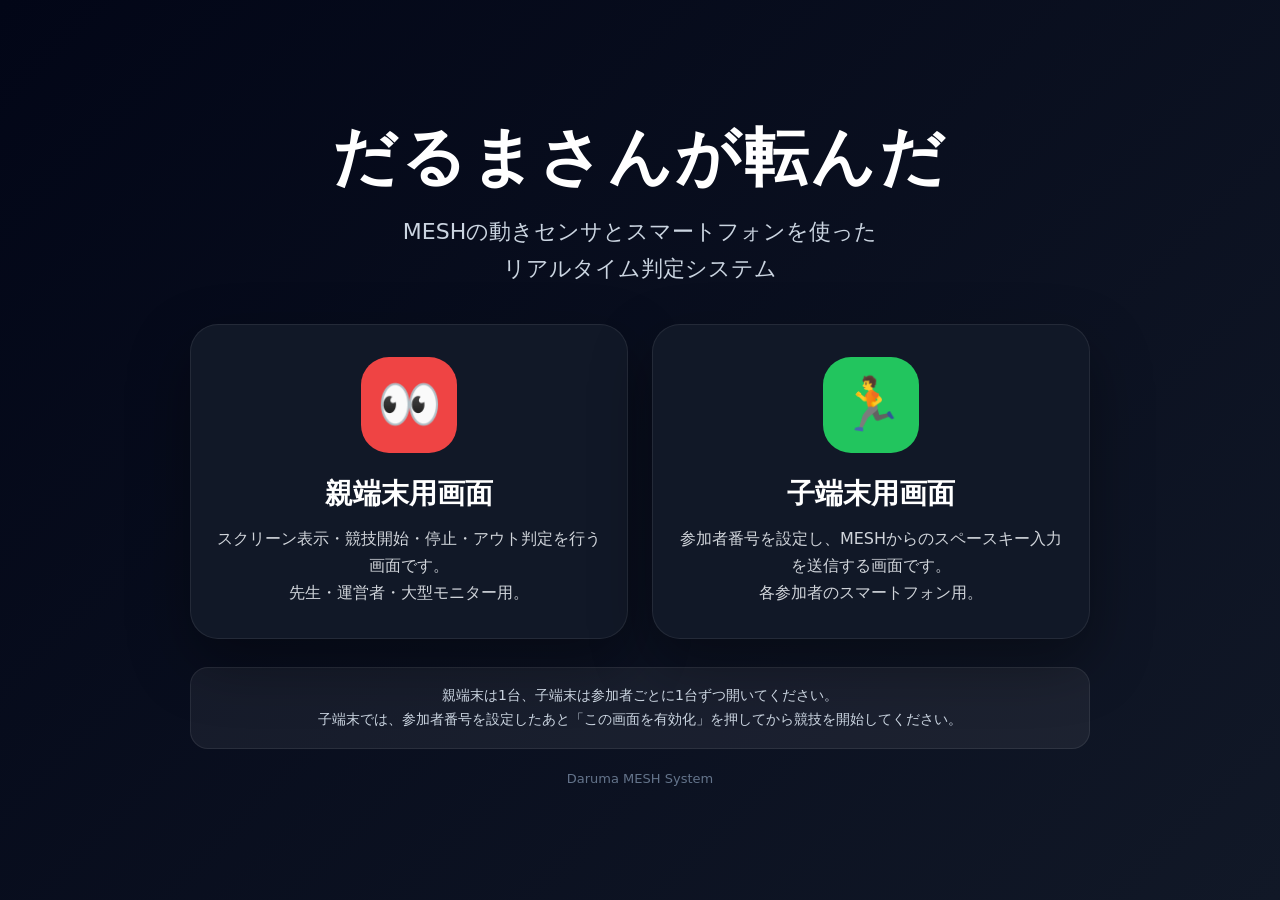
==== index.html @ f99ff11e "added home" ====
<!DOCTYPE html>
<html lang="ja">
<head>
  <meta charset="UTF-8" />
  <meta name="viewport" content="width=device-width, initial-scale=1.0" />

  <title>だるまさんが転んだ MESHシステム</title>

  <style>
    body {
      margin: 0;
      font-family: system-ui, -apple-system, BlinkMacSystemFont, "Yu Gothic", sans-serif;
      background: linear-gradient(135deg, #020617, #111827);
      color: white;
      min-height: 100vh;
      display: flex;
      justify-content: center;
      align-items: center;
      padding: 24px;
      box-sizing: border-box;
    }

    .home {
      width: min(94vw, 900px);
      text-align: center;
    }

    .title {
      font-size: clamp(34px, 6vw, 64px);
      font-weight: 900;
      margin-bottom: 12px;
      letter-spacing: 0.04em;
    }

    .subtitle {
      font-size: clamp(16px, 2.5vw, 22px);
      color: #cbd5e1;
      margin-bottom: 36px;
      line-height: 1.7;
    }

    .cards {
      display: grid;
      grid-template-columns: repeat(2, 1fr);
      gap: 24px;
      margin-bottom: 28px;
    }

    .card {
      background: #111827;
      border: 1px solid rgba(255,255,255,0.08);
      border-radius: 28px;
      padding: 32px 24px;
      text-decoration: none;
      color: white;
      box-shadow: 0 24px 60px rgba(0,0,0,0.35);
      transition: 0.18s ease;
      display: flex;
      flex-direction: column;
      align-items: center;
      min-height: 250px;
      box-sizing: border-box;
    }

    .card:hover {
      transform: translateY(-6px);
      border-color: rgba(255,255,255,0.25);
      box-shadow: 0 30px 70px rgba(0,0,0,0.5);
    }

    .icon {
      width: 96px;
      height: 96px;
      border-radius: 28px;
      display: flex;
      justify-content: center;
      align-items: center;
      font-size: 52px;
      margin-bottom: 22px;
    }

    .parent-icon {
      background: #ef4444;
    }

    .player-icon {
      background: #22c55e;
    }

    .card-title {
      font-size: 28px;
      font-weight: 900;
      margin-bottom: 12px;
    }

    .card-text {
      color: #d1d5db;
      font-size: 16px;
      line-height: 1.7;
    }

    .note {
      background: rgba(255,255,255,0.06);
      border: 1px solid rgba(255,255,255,0.08);
      border-radius: 18px;
      padding: 16px;
      color: #cbd5e1;
      font-size: 14px;
      line-height: 1.7;
    }

    .footer {
      margin-top: 22px;
      color: #64748b;
      font-size: 13px;
    }

    @media (max-width: 720px) {
      .cards {
        grid-template-columns: 1fr;
      }

      .card {
        min-height: auto;
      }
    }
  </style>
</head>

<body>
  <main class="home">
    <div class="title">だるまさんが転んだ</div>

    <div class="subtitle">
      MESHの動きセンサとスマートフォンを使った<br />
      リアルタイム判定システム
    </div>

    <section class="cards">
      <a class="card" href="parent/parent.html">
        <div class="icon parent-icon">👀</div>
        <div class="card-title">親端末用画面</div>
        <div class="card-text">
          スクリーン表示・競技開始・停止・アウト判定を行う画面です。<br />
          先生・運営者・大型モニター用。
        </div>
      </a>

      <a class="card" href="player/player.html">
        <div class="icon player-icon">🏃</div>
        <div class="card-title">子端末用画面</div>
        <div class="card-text">
          参加者番号を設定し、MESHからのスペースキー入力を送信する画面です。<br />
          各参加者のスマートフォン用。
        </div>
      </a>
    </section>

    <div class="note">
      親端末は1台、子端末は参加者ごとに1台ずつ開いてください。<br />
      子端末では、参加者番号を設定したあと「この画面を有効化」を押してから競技を開始してください。
    </div>

    <div class="footer">
      Daruma MESH System
    </div>
  </main>
</body>
</html>
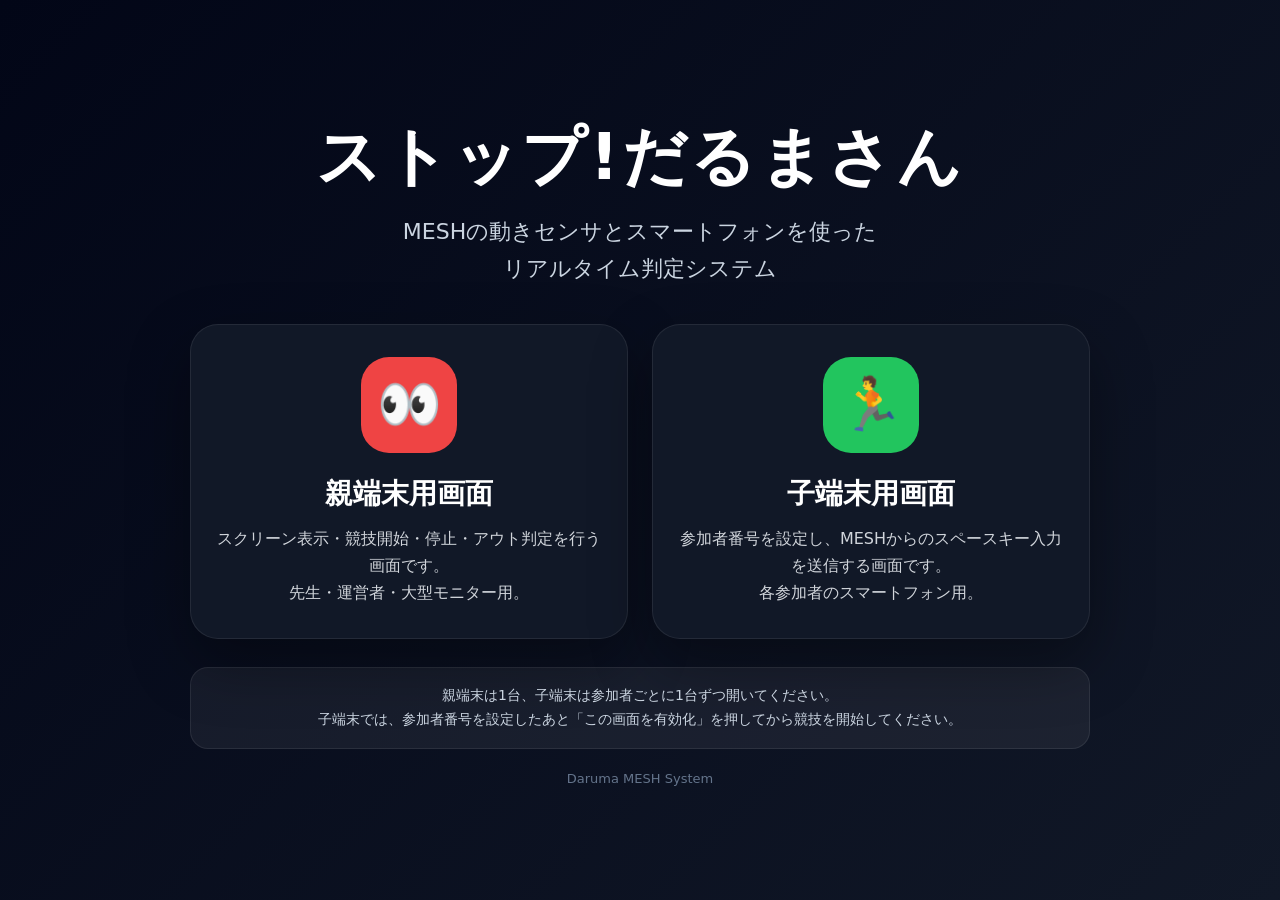
==== commit abd511c1: "changed to stop" ====
--- a/index.html
+++ b/index.html
@@ -4,132 +4,14 @@
   <meta charset="UTF-8" />
   <meta name="viewport" content="width=device-width, initial-scale=1.0" />
 
-  <title>だるまさんが転んだ MESHシステム</title>
+  <title>ストップ!だるまさん</title>
 
-  <style>
-    body {
-      margin: 0;
-      font-family: system-ui, -apple-system, BlinkMacSystemFont, "Yu Gothic", sans-serif;
-      background: linear-gradient(135deg, #020617, #111827);
-      color: white;
-      min-height: 100vh;
-      display: flex;
-      justify-content: center;
-      align-items: center;
-      padding: 24px;
-      box-sizing: border-box;
-    }
-
-    .home {
-      width: min(94vw, 900px);
-      text-align: center;
-    }
-
-    .title {
-      font-size: clamp(34px, 6vw, 64px);
-      font-weight: 900;
-      margin-bottom: 12px;
-      letter-spacing: 0.04em;
-    }
-
-    .subtitle {
-      font-size: clamp(16px, 2.5vw, 22px);
-      color: #cbd5e1;
-      margin-bottom: 36px;
-      line-height: 1.7;
-    }
-
-    .cards {
-      display: grid;
-      grid-template-columns: repeat(2, 1fr);
-      gap: 24px;
-      margin-bottom: 28px;
-    }
-
-    .card {
-      background: #111827;
-      border: 1px solid rgba(255,255,255,0.08);
-      border-radius: 28px;
-      padding: 32px 24px;
-      text-decoration: none;
-      color: white;
-      box-shadow: 0 24px 60px rgba(0,0,0,0.35);
-      transition: 0.18s ease;
-      display: flex;
-      flex-direction: column;
-      align-items: center;
-      min-height: 250px;
-      box-sizing: border-box;
-    }
-
-    .card:hover {
-      transform: translateY(-6px);
-      border-color: rgba(255,255,255,0.25);
-      box-shadow: 0 30px 70px rgba(0,0,0,0.5);
-    }
-
-    .icon {
-      width: 96px;
-      height: 96px;
-      border-radius: 28px;
-      display: flex;
-      justify-content: center;
-      align-items: center;
-      font-size: 52px;
-      margin-bottom: 22px;
-    }
-
-    .parent-icon {
-      background: #ef4444;
-    }
-
-    .player-icon {
-      background: #22c55e;
-    }
-
-    .card-title {
-      font-size: 28px;
-      font-weight: 900;
-      margin-bottom: 12px;
-    }
-
-    .card-text {
-      color: #d1d5db;
-      font-size: 16px;
-      line-height: 1.7;
-    }
-
-    .note {
-      background: rgba(255,255,255,0.06);
-      border: 1px solid rgba(255,255,255,0.08);
-      border-radius: 18px;
-      padding: 16px;
-      color: #cbd5e1;
-      font-size: 14px;
-      line-height: 1.7;
-    }
-
-    .footer {
-      margin-top: 22px;
-      color: #64748b;
-      font-size: 13px;
-    }
-
-    @media (max-width: 720px) {
-      .cards {
-        grid-template-columns: 1fr;
-      }
-
-      .card {
-        min-height: auto;
-      }
-    }
-  </style>
+  <link rel="stylesheet" href="home.css" />
 </head>
 
 <body>
   <main class="home">
-    <div class="title">だるまさんが転んだ</div>
+    <div class="title">ストップ!だるまさん</div>
 
     <div class="subtitle">
       MESHの動きセンサとスマートフォンを使った<br />
--- a/home.css
+++ b/home.css
@@ -0,0 +1,117 @@
+body {
+    margin: 0;
+    font-family: system-ui, -apple-system, BlinkMacSystemFont, "Yu Gothic", sans-serif;
+    background: linear-gradient(135deg, #020617, #111827);
+    color: white;
+    min-height: 100vh;
+    display: flex;
+    justify-content: center;
+    align-items: center;
+    padding: 24px;
+    box-sizing: border-box;
+}
+
+.home {
+    width: min(94vw, 900px);
+    text-align: center;
+}
+
+.title {
+    font-size: clamp(34px, 6vw, 64px);
+    font-weight: 900;
+    margin-bottom: 12px;
+    letter-spacing: 0.04em;
+}
+
+.subtitle {
+    font-size: clamp(16px, 2.5vw, 22px);
+    color: #cbd5e1;
+    margin-bottom: 36px;
+    line-height: 1.7;
+}
+
+.cards {
+    display: grid;
+    grid-template-columns: repeat(2, 1fr);
+    gap: 24px;
+    margin-bottom: 28px;
+}
+
+.card {
+    background: #111827;
+    border: 1px solid rgba(255, 255, 255, 0.08);
+    border-radius: 28px;
+    padding: 32px 24px;
+    text-decoration: none;
+    color: white;
+    box-shadow: 0 24px 60px rgba(0, 0, 0, 0.35);
+    transition: 0.18s ease;
+    display: flex;
+    flex-direction: column;
+    align-items: center;
+    min-height: 250px;
+    box-sizing: border-box;
+}
+
+.card:hover {
+    transform: translateY(-6px);
+    border-color: rgba(255, 255, 255, 0.25);
+    box-shadow: 0 30px 70px rgba(0, 0, 0, 0.5);
+}
+
+.icon {
+    width: 96px;
+    height: 96px;
+    border-radius: 28px;
+    display: flex;
+    justify-content: center;
+    align-items: center;
+    font-size: 52px;
+    margin-bottom: 22px;
+}
+
+.parent-icon {
+    background: #ef4444;
+}
+
+.player-icon {
+    background: #22c55e;
+}
+
+.card-title {
+    font-size: 28px;
+    font-weight: 900;
+    margin-bottom: 12px;
+}
+
+.card-text {
+    color: #d1d5db;
+    font-size: 16px;
+    line-height: 1.7;
+}
+
+.note {
+    background: rgba(255, 255, 255, 0.06);
+    border: 1px solid rgba(255, 255, 255, 0.08);
+    border-radius: 18px;
+    padding: 16px;
+    color: #cbd5e1;
+    font-size: 14px;
+    line-height: 1.7;
+}
+
+.footer {
+    margin-top: 22px;
+    color: #64748b;
+    font-size: 13px;
+}
+
+@media (max-width: 720px) {
+    .cards {
+        grid-template-columns: 1fr;
+    }
+
+    .card {
+        min-height: auto;
+    }
+}
